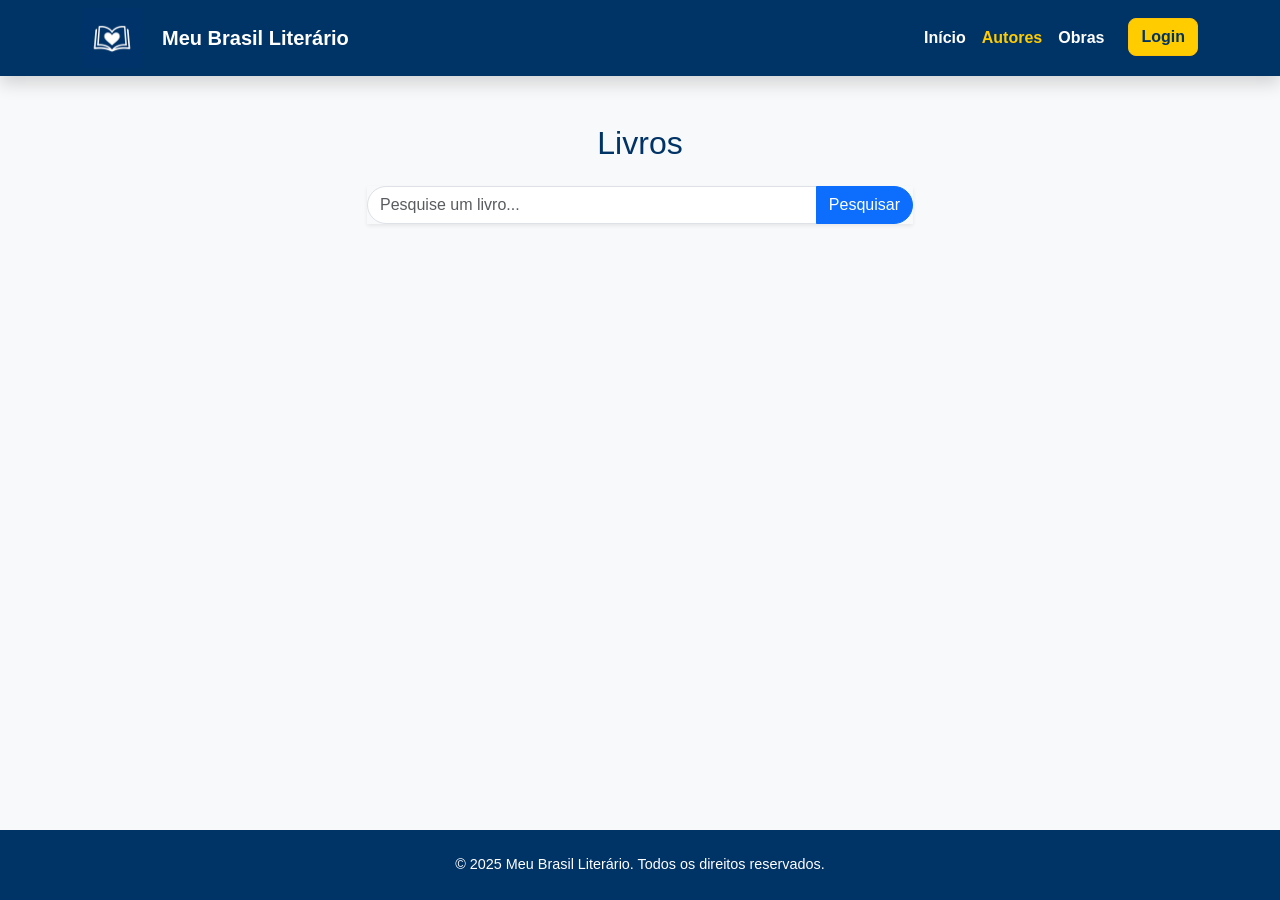
==== public/autores.html @ b4e3af77 "Correção do tema" ====
<!DOCTYPE html>
<html lang="pt-BR">
<head>
  <meta charset="UTF-8" />
  <meta name="viewport" content="width=device-width, initial-scale=1.0" />
  <title>Rick Riordan Fan Page - Livros</title>
  <!-- Bootstrap CSS -->
  <link href="https://cdn.jsdelivr.net/npm/bootstrap@5.3.8/dist/css/bootstrap.min.css" rel="stylesheet">
  <link rel="stylesheet" href="styles.css" />
  <!-- JS -->
  <script src="app.js" defer></script>
</head>
<body class="bg-light d-flex flex-column min-vh-100">

  <!-- HEADER / MENU -->
  <header>
    <nav class="navbar navbar-expand-lg navbar-dark shadow">
      <div class="container">
        <img src="img/logo.png" class="logo">
        <a class="navbar-brand fw-bold" href="#">Meu Brasil Literário</a>
        <button class="navbar-toggler" type="button" data-bs-toggle="collapse" data-bs-target="#navbarScroll">
          <span class="navbar-toggler-icon"></span>
        </button>
        <div class="collapse navbar-collapse justify-content-end" id="navbarScroll">
        <ul class="navbar-nav mb-2 mb-lg-0">
          <li class="nav-item"><a class="nav-link" href="index.html">Início</a></li>
          <li class="nav-item"><a class="nav-link active" href="autores.html">Autores</a></li>
          <li class="nav-item"><a class="nav-link" href="obras.html">Obras</a></li>
          <li class="nav-item">
            <a href="login.html" class="btn btn-warning ms-lg-3 fw-semibold">Login</a>
          </li>
        </ul>
        </div>
      </div>
    </nav>
  </header>

  <!-- MAIN -->
  <main class="container py-5 flex-grow-1">
    <h2 class="text-center mb-4">Livros</h2>

    <!-- Área de pesquisa -->
    <div class="row justify-content-center mb-4">
      <div class="col-md-6">
        <div class="input-group shadow-sm">
          <input type="text" class="form-control rounded-start-pill" placeholder="Pesquise um livro...">
          <button class="btn btn-primary rounded-end-pill">Pesquisar</button>
        </div>
      </div>
    </div>

    <!-- Cards dinâmicos -->
  </main>

  <!-- FOOTER -->
  <footer>
    <nav class="navbar navbar-dark">
      <div class="container justify-content-center py-2">
        <span class="navbar-text small text-white">
          &copy; 2025 Meu Brasil Literário. Todos os direitos reservados.
        </span>
      </div>
    </nav>
  </footer>

  <!-- Bootstrap JS -->
  <script src="https://cdn.jsdelivr.net/npm/bootstrap@5.3.8/dist/js/bootstrap.bundle.min.js"></script>
</body>
</html>
---- public/styles.css ----
/* BASE */
body {
  font-family: Arial, Helvetica, sans-serif;
  background-color: #f5f5f5;
  color: #333;
}

/* HEADER */
.navbar {
  background-color: #003366 !important;
}

.navbar-brand {
  color: #fff !important;
  font-weight: bold;
}

.nav-link {
  color: #fff !important;
  font-weight: bold;
}

.nav-link.active,
.nav-link:hover {
  color: #ffcc00 !important;
}

/* BOTÃO CADASTRO */
.btn-warning {
  background-color: #ffcc00 !important;
  color: #003366 !important;
  border-radius: 8px;
  font-weight: bold;
  text-decoration: none;
}

.btn-warning:hover {
  background-color: #e6b800 !important;
}

/* TÍTULOS */
h1,
h2,
h3 {
  color: #003366;
}

/* TEXTO */
.card-body p,
.card-text {
  text-align: justify;
  text-indent: 5%;
  color: #003366;
}

.card-title {
  text-align: center;
}

/* IMAGEM */
.img-banner {
  width: 100%;
  height: 500px;
  object-fit: cover;
  display: block;
}

.logo {
  height: 60px;
  width: auto;
  object-fit: contain;
  margin-right: 20px;
}

/*  MAIN INDEX */

.bg-index {
  background-color: lightblue !important;
}

/* SEÇÕES PERSONALIZADAS */
.card {
  background-color: #ffe26f !important;
  padding: 20px;
  border-radius: 10px;
  margin-top: 20px;
  margin-bottom: 20px;
  color:#003366;;
}

.card-cad {
  background-color: rgba(0, 0, 0, 0, 0.7)!important;
  padding: 20px;
  border-radius: 10px;
  margin-top: 20px;
  margin-bottom: 20px;
  color:#003366;;
}

/* livros */
.card-img-top {
  width: 90%;
  height: auto;
  object-fit: cover;
  border-radius: 8px;
}

.img-bio {
  display: block;
  margin-left: auto;
  margin-right: auto;
  margin-bottom: 20px;
  margin-top: 20px;
  max-width: 15%;
}

.card-personalizado {
  background-color: #e6f2ff !important;
  border-radius: 10px;
  color: #003366;
  text-align: center;
}

/* FOOTER */
footer .navbar {
  background-color: #003366 !important;
}

footer .navbar-text {
  color: #fff !important;
  font-size: 0.9rem;
}
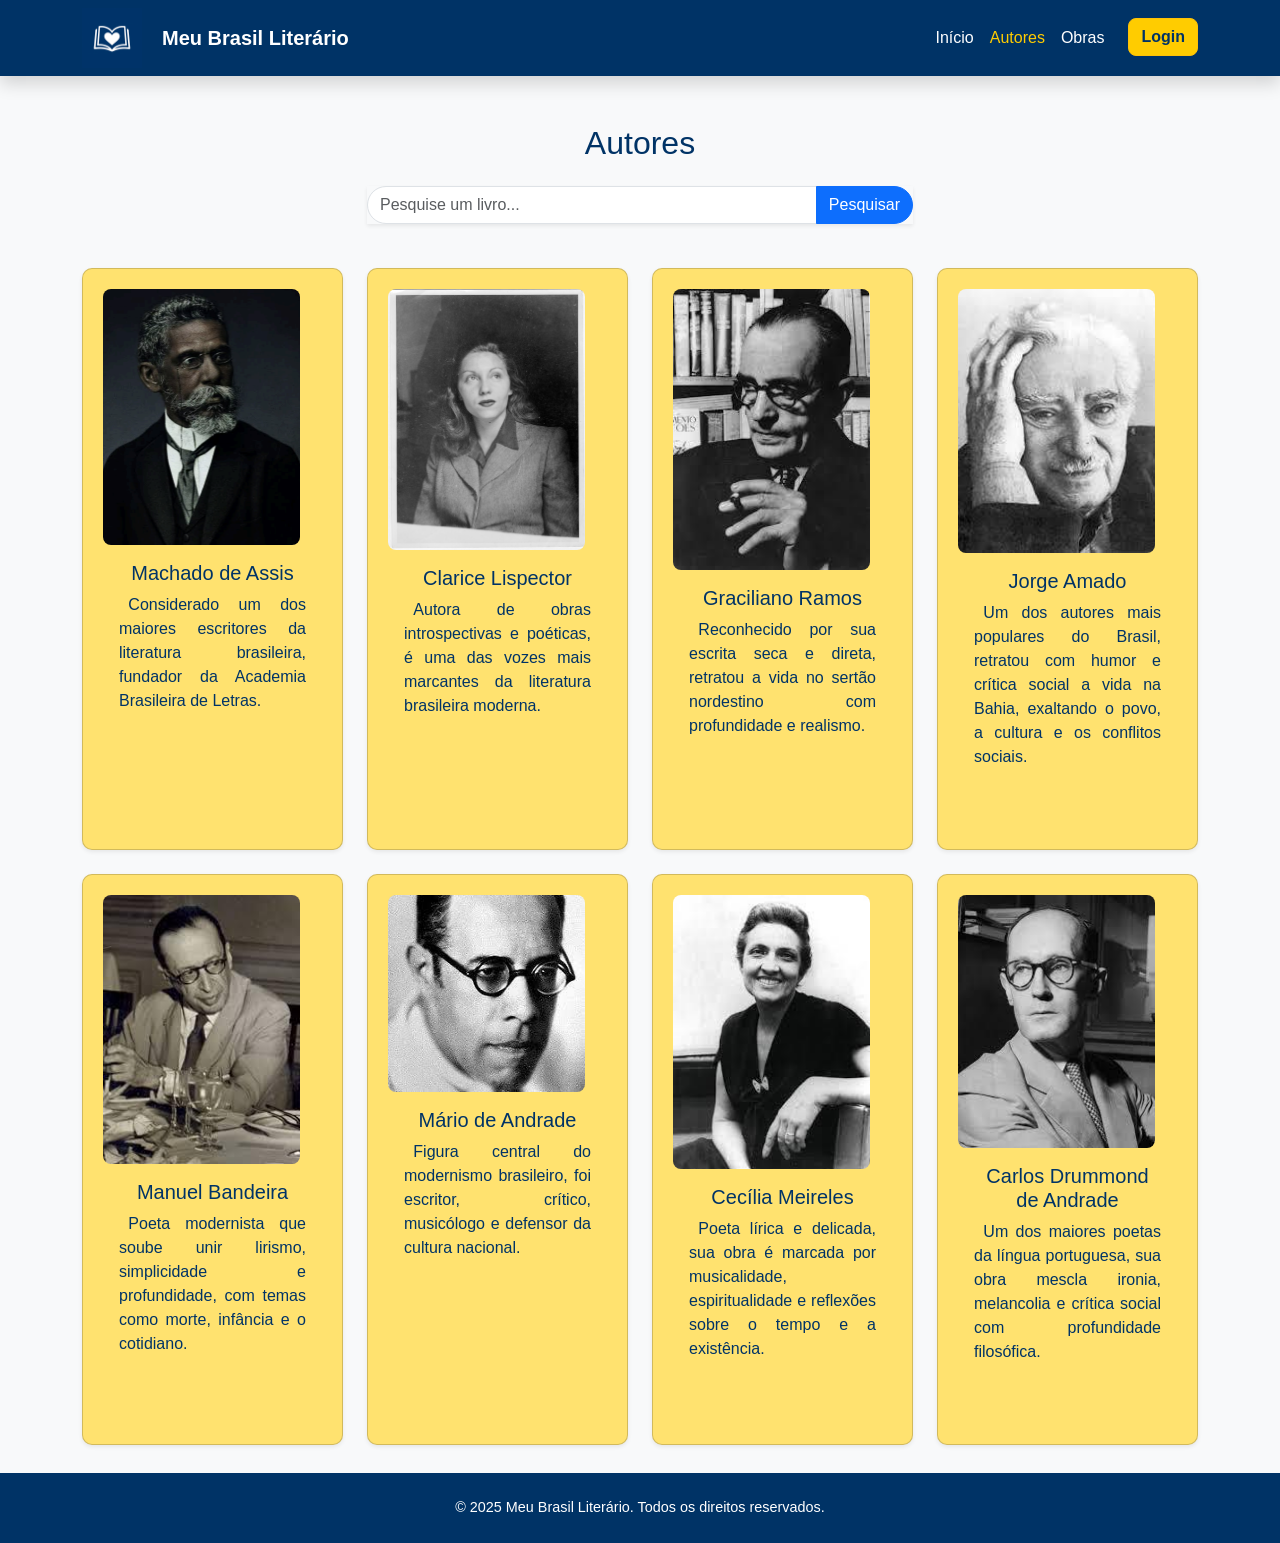
==== commit a7959d1f: "Cards responsivos com js" ====
--- a/public/autores.html
+++ b/public/autores.html
@@ -3,14 +3,12 @@
 <head>
   <meta charset="UTF-8" />
   <meta name="viewport" content="width=device-width, initial-scale=1.0" />
-  <title>Rick Riordan Fan Page - Livros</title>
-  <!-- Bootstrap CSS -->
+  <title>Meu Brasil Literário - Autores</title>
   <link href="https://cdn.jsdelivr.net/npm/bootstrap@5.3.8/dist/css/bootstrap.min.css" rel="stylesheet">
   <link rel="stylesheet" href="styles.css" />
-  <!-- JS -->
   <script src="app.js" defer></script>
 </head>
-<body class="bg-light d-flex flex-column min-vh-100">
+<body class="bg-light d-flex flex-column min-vh-100" onload="carregaAutor()">
 
   <!-- HEADER / MENU -->
   <header>
@@ -37,7 +35,7 @@
 
   <!-- MAIN -->
   <main class="container py-5 flex-grow-1">
-    <h2 class="text-center mb-4">Livros</h2>
+    <h2 class="text-center mb-4">Autores</h2>
 
     <!-- Área de pesquisa -->
     <div class="row justify-content-center mb-4">
@@ -50,6 +48,7 @@
     </div>
 
     <!-- Cards dinâmicos -->
+    <section id="autoresContainer" class="row g-4 justify-content-center"></section>
   </main>
 
   <!-- FOOTER -->
--- a/public/styles.css
+++ b/public/styles.css
@@ -12,12 +12,11 @@
 
 .navbar-brand {
   color: #fff !important;
-  font-weight: bold;
 }
 
 .nav-link {
   color: #fff !important;
-  font-weight: bold;
+
 }
 
 .nav-link.active,
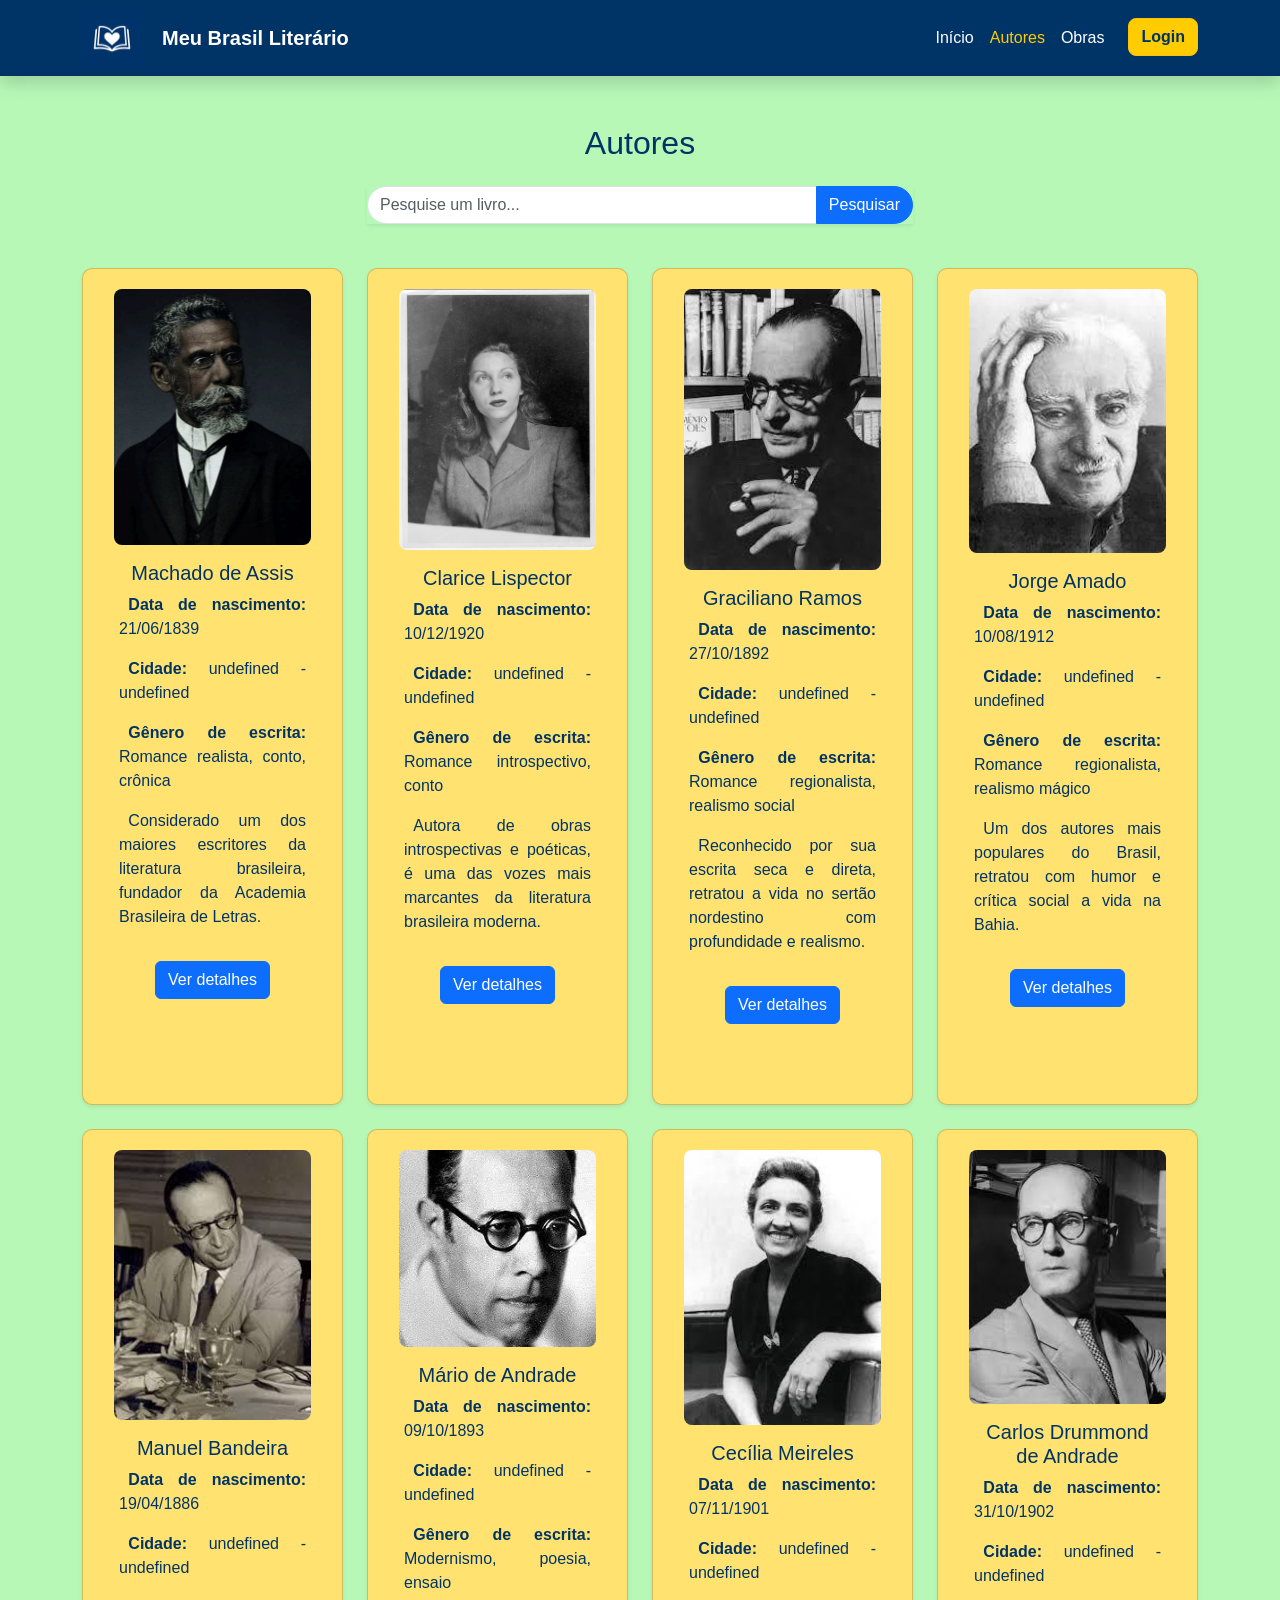
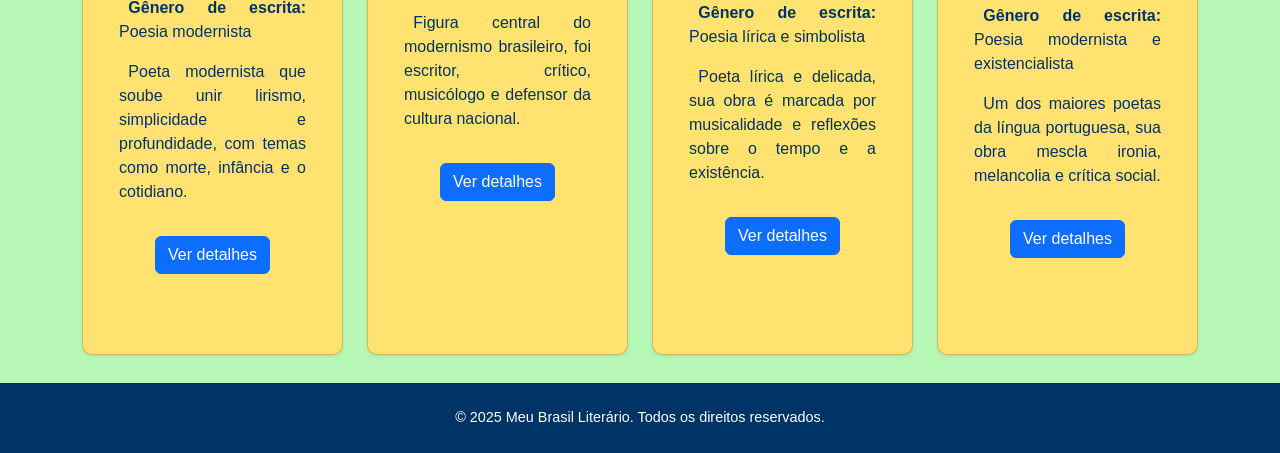
==== commit d24c6dbe: "update dos dados json que aparecem nos cards" ====
--- a/public/autores.html
+++ b/public/autores.html
@@ -8,7 +8,7 @@
   <link rel="stylesheet" href="styles.css" />
   <script src="app.js" defer></script>
 </head>
-<body class="bg-light d-flex flex-column min-vh-100" onload="carregaAutor()">
+<body class="bg-light d-flex flex-column min-vh-100" onload="carregaAutor()" style="background-color: rgb(183, 248, 183) !important;">
 
   <!-- HEADER / MENU -->
   <header>
--- a/public/styles.css
+++ b/public/styles.css
@@ -56,10 +56,14 @@
   text-align: center;
 }
 
+card {
+  align-items: center;
+}
+
 /* IMAGEM */
 .img-banner {
   width: 100%;
-  height: 500px;
+  height: 400px;
   object-fit: cover;
   display: block;
 }
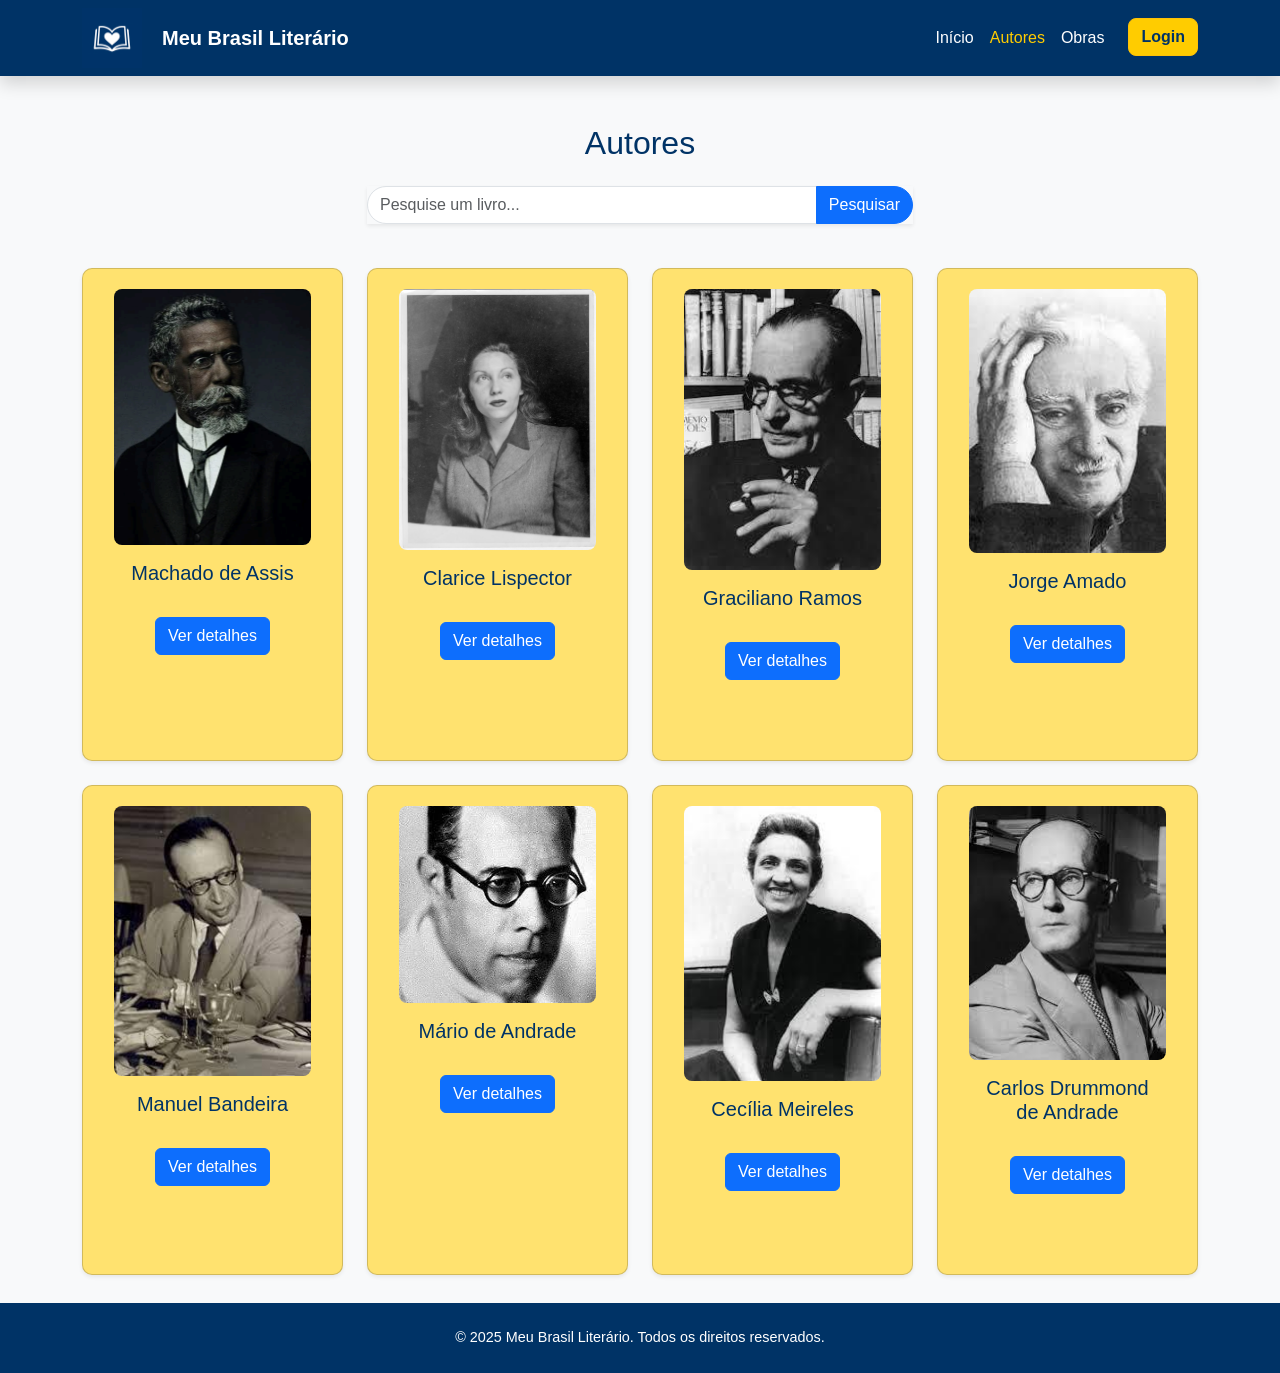
==== commit bba643db: "mudança de apresentação dos cards. Cards no index" ====
--- a/public/autores.html
+++ b/public/autores.html
@@ -8,7 +8,7 @@
   <link rel="stylesheet" href="styles.css" />
   <script src="app.js" defer></script>
 </head>
-<body class="bg-light d-flex flex-column min-vh-100" onload="carregaAutor()" style="background-color: rgb(183, 248, 183) !important;">
+<body class="bg-light d-flex flex-column min-vh-100" onload="carregaAutor()">
 
   <!-- HEADER / MENU -->
   <header>
--- a/public/styles.css
+++ b/public/styles.css
@@ -88,7 +88,20 @@
   border-radius: 10px;
   margin-top: 20px;
   margin-bottom: 20px;
-  color:#003366;;
+  color:#003366;
+  display: flex;
+  flex-direction: column;
+  height: 100%;
+  transition: transform 0.2s ease, box-shadow 0.2s ease;
+}
+
+.card .card-text {
+  flex-grow: 1;
+}
+
+.card:hover {
+  transform: translateY(-5px);
+  box-shadow: 0 6px 15px rgba(0, 0, 0, 0.15);
 }
 
 .card-cad {
@@ -132,4 +145,4 @@
 footer .navbar-text {
   color: #fff !important;
   font-size: 0.9rem;
-}
+}
